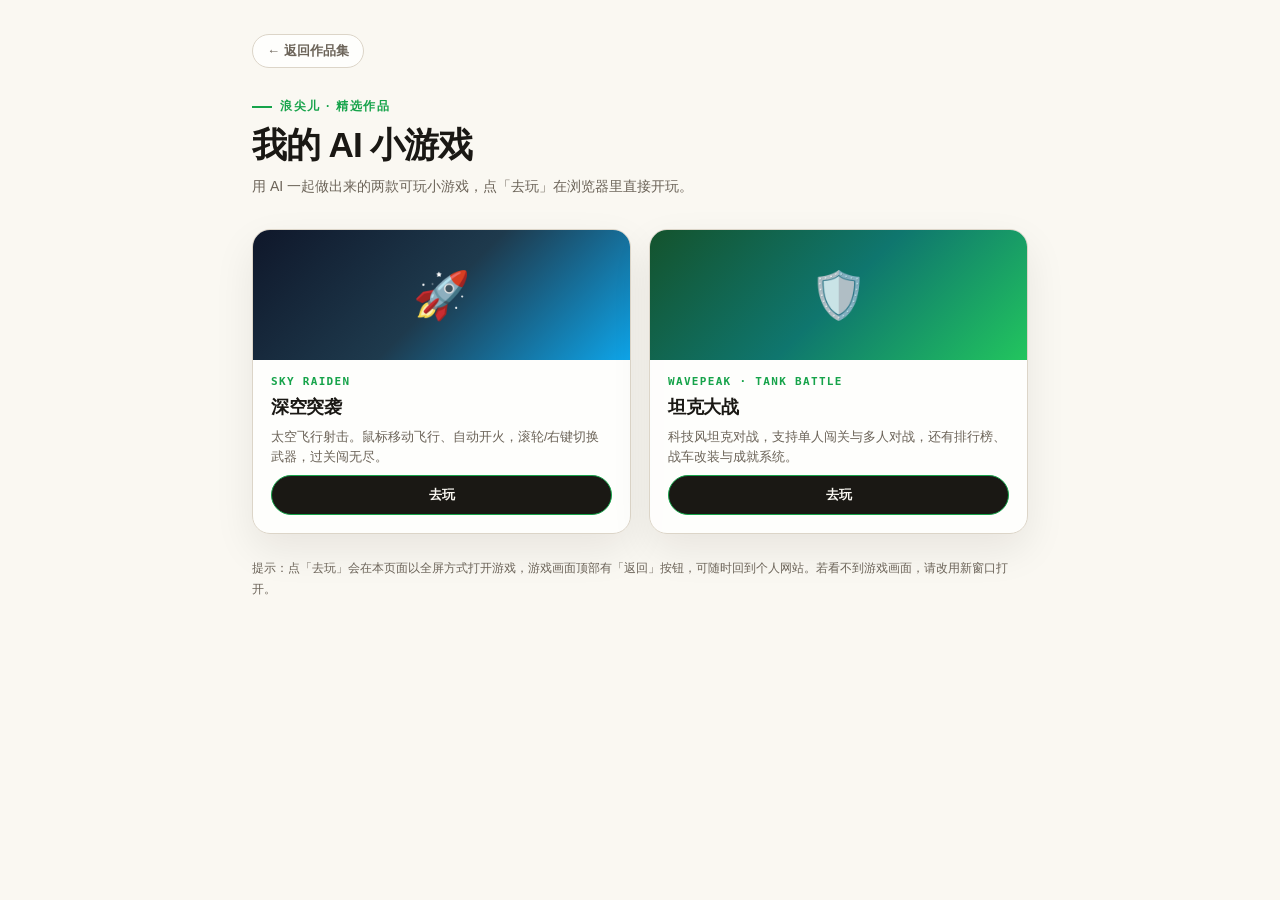
==== games.html @ ef7b61da "个人网站 v20260828：作品集+新生指南+游戏+AI音乐" ====
﻿<!DOCTYPE html>
<html lang="zh-CN">
<head>
<meta charset="UTF-8">
<meta name="viewport" content="width=device-width, initial-scale=1.0">
<title>我的 AI 小游戏集 · 浪尖儿</title>
<style>
  :root{
    --paper:#faf8f2; --card:rgba(255,255,255,.82); --ink:#1a1814; --inks:#6b6358;
    --line:#dcd5c8; --acc:#4ade80; --accs:#16a34a; --accc:#0d9488;
    --radius:18px;
  }
  *{box-sizing:border-box;margin:0;padding:0}
  body{background:var(--paper);color:var(--ink);font-family:"PingFang SC","SF Pro Text","Noto Sans SC","Microsoft YaHei",sans-serif;
       min-height:100vh;display:flex;flex-direction:column;}
  .wrap{max-width:820px;margin:0 auto;padding:34px 22px 60px;width:100%}
  .back{display:inline-flex;align-items:center;gap:6px;padding:7px 14px;border:1px solid var(--line);
        border-radius:999px;background:var(--card);color:var(--inks);font-size:13px;font-weight:700;
        cursor:pointer;transition:all .25s}
  .back:hover{color:var(--ink);border-color:var(--accs);transform:translateY(-2px)}
  .hero{margin:30px 0 8px}
  .eyebrow{color:var(--accs);font-size:12px;font-weight:800;letter-spacing:.14em}
  .eyebrow::before{content:"";display:inline-block;width:20px;height:2px;background:var(--accs);margin-right:8px;vertical-align:middle}
  h1{font-size:clamp(1.6rem,4vw,2.2rem);letter-spacing:-.03em;margin-top:10px;line-height:1.15}
  .sub{color:var(--inks);margin-top:10px;font-size:14px;line-height:1.7}
  .cards{display:grid;grid-template-columns:1fr 1fr;gap:18px;margin-top:30px}
  .card{border:1px solid var(--line);border-radius:var(--radius);background:var(--card);overflow:hidden;
        box-shadow:0 16px 40px rgba(20,16,8,.08);transition:transform .3s,border-color .3s,box-shadow .3s;display:flex;flex-direction:column}
  .card:hover{transform:translateY(-5px);border-color:var(--accs)}
  .thumb{height:130px;display:flex;align-items:center;justify-content:center;font-size:46px}
  .g1{background:linear-gradient(135deg,#0f172a,#1e3a4d,#0ea5e9)}
  .g2{background:linear-gradient(135deg,#14532d,#0f766e,#22c55e)}
  .body{padding:16px 18px 18px;display:flex;flex-direction:column;gap:8px;flex:1}
  h2{font-size:18px;letter-spacing:-.02em}
  .en{color:var(--accs);font:800 11px/1 ui-monospace,monospace;letter-spacing:.12em}
  .desc{color:var(--inks);font-size:12.5px;line-height:1.6}
  .gobtn{margin-top:auto;padding:10px 14px;border-radius:999px;border:1px solid var(--accs);background:var(--ink);
         color:var(--paper);font-size:13px;font-weight:800;text-align:center;text-decoration:none;transition:all .25s}
  .gobtn:hover{background:var(--accs);color:#fff}
  .tips{margin-top:24px;color:var(--inks);font-size:12px;line-height:1.7}
  .game-modal{position:fixed;inset:0;z-index:2000;background:#0a0d12;display:flex;flex-direction:column;opacity:0;pointer-events:none;transition:opacity .25s}
  .game-modal.on{opacity:1;pointer-events:auto}
  .gm-bar{flex:none;height:54px;display:flex;align-items:center;gap:14px;padding:0 16px;background:#0f1419;border-bottom:1px solid #1f2733}
  .gm-back{display:inline-flex;align-items:center;gap:6px;padding:8px 16px;border:none;border-radius:999px;
           background:#4ade80;color:#062;font:800 13px/1 "PingFang SC","Microsoft YaHei",sans-serif;cursor:pointer;transition:all .25s}
  .gm-back:hover{background:#5eead4;transform:translateY(-1px)}
  .gm-title{color:#9aa4b5;font-size:13px;font-weight:700}
  .gm-frame{flex:1;width:100%;border:0;background:#000}
  @media(max-width:640px){.cards{grid-template-columns:1fr}.gm-title{max-width:18ch;overflow:hidden;text-overflow:ellipsis;white-space:nowrap}}
</style>
</head>
<body>
<div class="wrap">
  <button class="back" id="BackBtn">← 返回作品集</button>

  <div class="hero">
    <div class="eyebrow">浪尖儿 · 精选作品</div>
    <h1>我的 AI 小游戏</h1>
    <p class="sub">用 AI 一起做出来的两款可玩小游戏，点「去玩」在浏览器里直接开玩。</p>
  </div>

  <div class="cards">
    <div class="card">
      <div class="thumb g1">🚀</div>
      <div class="body">
        <span class="en">SKY RAIDEN</span>
        <h2>深空突袭</h2>
        <p class="desc">太空飞行射击。鼠标移动飞行、自动开火，滚轮/右键切换武器，过关闯无尽。</p>
        <a class="gobtn" href="https://genuine-basbousa-ffe5c6.netlify.app" data-name="深空突袭">去玩</a>
      </div>
    </div>

    <div class="card">
      <div class="thumb g2">🛡️</div>
      <div class="body">
        <span class="en">WAVEPEAK · TANK BATTLE</span>
        <h2>坦克大战</h2>
        <p class="desc">科技风坦克对战，支持单人闯关与多人对战，还有排行榜、战车改装与成就系统。</p>
        <a class="gobtn" href="https://tranquil-fudge-ce404c.netlify.app" data-name="坦克大战">去玩</a>
      </div>
    </div>
  </div>

  <p class="tips">提示：点「去玩」会在本页面以全屏方式打开游戏，游戏画面顶部有「返回」按钮，可随时回到个人网站。若看不到游戏画面，请改用新窗口打开。</p>
</div>

<div class="game-modal" id="gameModal" hidden>
  <div class="gm-bar">
    <button class="gm-back" id="gameBack">← 返回</button>
    <span class="gm-title" id="gameTitle"></span>
  </div>
  <iframe class="gm-frame" id="gameIframe" allow="fullscreen;autoplay" frameborder="0" title="游戏窗口"></iframe>
</div>
<script>
  var backToHome = function(){
    if (window.history.length > 1) { window.history.back(); }
    else { window.location.href = './index.html'; }
  };
  document.getElementById('BackBtn').addEventListener('click', backToHome);

  var gmodal=document.getElementById('gameModal'),
      gframe=document.getElementById('gameIframe'),
      gback=document.getElementById('gameBack'),
      gtitle=document.getElementById('gameTitle');
  document.querySelectorAll('.gobtn').forEach(function(btn){
    btn.addEventListener('click', function(e){
      e.preventDefault();
      gframe.src = btn.getAttribute('href');
      gtitle.textContent = btn.getAttribute('data-name') || '游戏';
      gmodal.hidden = false;
      requestAnimationFrame(function(){ gmodal.classList.add('on'); });
      document.body.style.overflow = 'hidden';
    });
  });
  gback.addEventListener('click', function(){
    gmodal.classList.remove('on');
    setTimeout(function(){ gmodal.hidden = true; gframe.src = ''; document.body.style.overflow=''; }, 250);
    backToHome();
  });
</script>
</body>
</html>
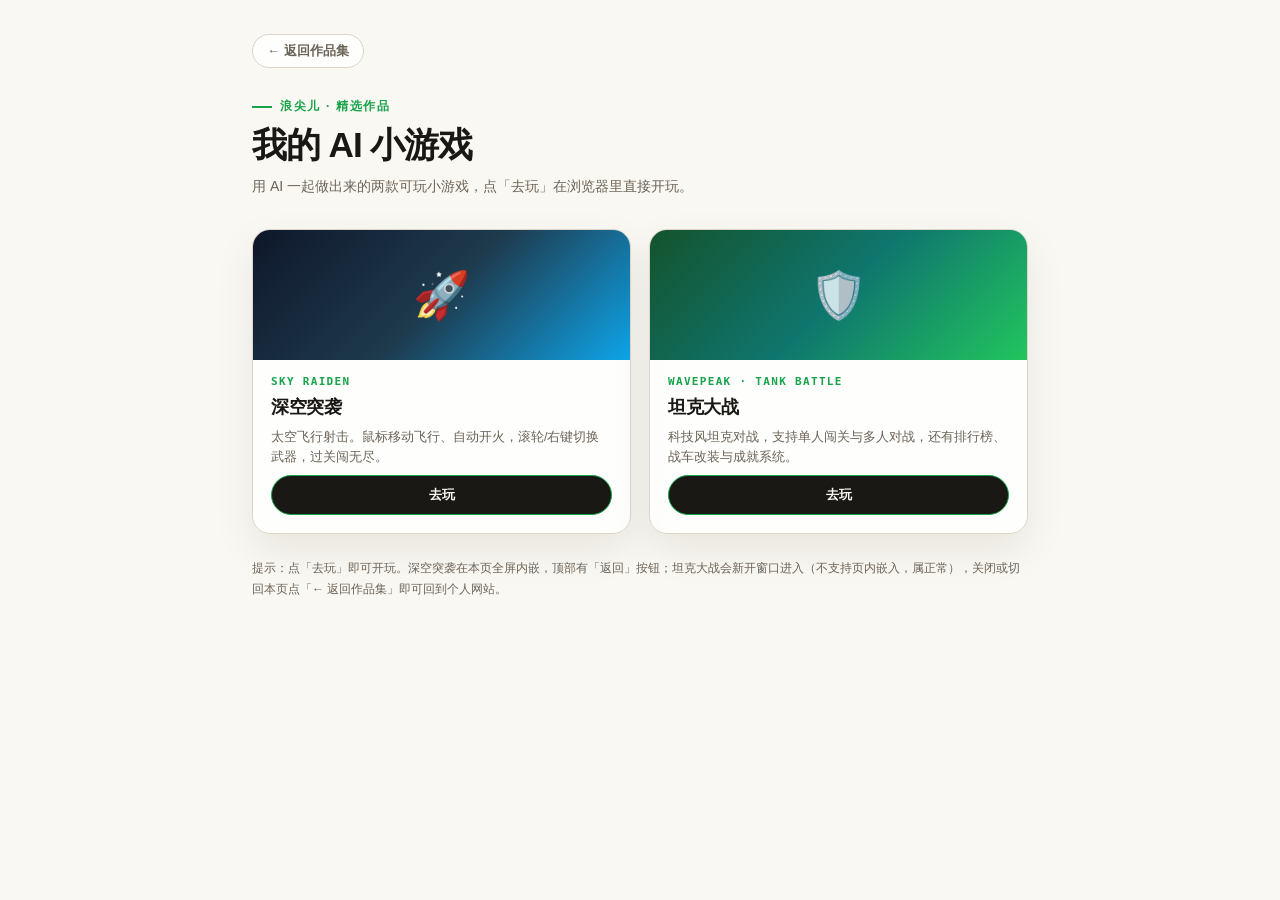
==== commit 1a591b3c: "移动端修复：证书改响应式网格、坦克大战改新窗口打开" ====
--- a/games.html
+++ b/games.html
@@ -66,7 +66,7 @@
         <span class="en">SKY RAIDEN</span>
         <h2>深空突袭</h2>
         <p class="desc">太空飞行射击。鼠标移动飞行、自动开火，滚轮/右键切换武器，过关闯无尽。</p>
-        <a class="gobtn" href="https://genuine-basbousa-ffe5c6.netlify.app" data-name="深空突袭">去玩</a>
+        <a class="gobtn" href="https://genuine-basbousa-ffe5c6.netlify.app" data-name="深空突袭" data-inline="1">去玩</a>
       </div>
     </div>
 
@@ -76,12 +76,12 @@
         <span class="en">WAVEPEAK · TANK BATTLE</span>
         <h2>坦克大战</h2>
         <p class="desc">科技风坦克对战，支持单人闯关与多人对战，还有排行榜、战车改装与成就系统。</p>
-        <a class="gobtn" href="https://tranquil-fudge-ce404c.netlify.app" data-name="坦克大战">去玩</a>
+        <a class="gobtn" href="https://tranquil-fudge-ce404c.netlify.app" target="_blank" rel="noopener" data-name="坦克大战">去玩</a>
       </div>
     </div>
   </div>
 
-  <p class="tips">提示：点「去玩」会在本页面以全屏方式打开游戏，游戏画面顶部有「返回」按钮，可随时回到个人网站。若看不到游戏画面，请改用新窗口打开。</p>
+  <p class="tips">提示：点「去玩」即可开玩。深空突袭在本页全屏内嵌，顶部有「返回」按钮；坦克大战会新开窗口进入（不支持页内嵌入，属正常），关闭或切回本页点「← 返回作品集」即可回到个人网站。</p>
 </div>
 
 <div class="game-modal" id="gameModal" hidden>
@@ -102,7 +102,7 @@
       gframe=document.getElementById('gameIframe'),
       gback=document.getElementById('gameBack'),
       gtitle=document.getElementById('gameTitle');
-  document.querySelectorAll('.gobtn').forEach(function(btn){
+  document.querySelectorAll('.gobtn[data-inline]').forEach(function(btn){
     btn.addEventListener('click', function(e){
       e.preventDefault();
       gframe.src = btn.getAttribute('href');
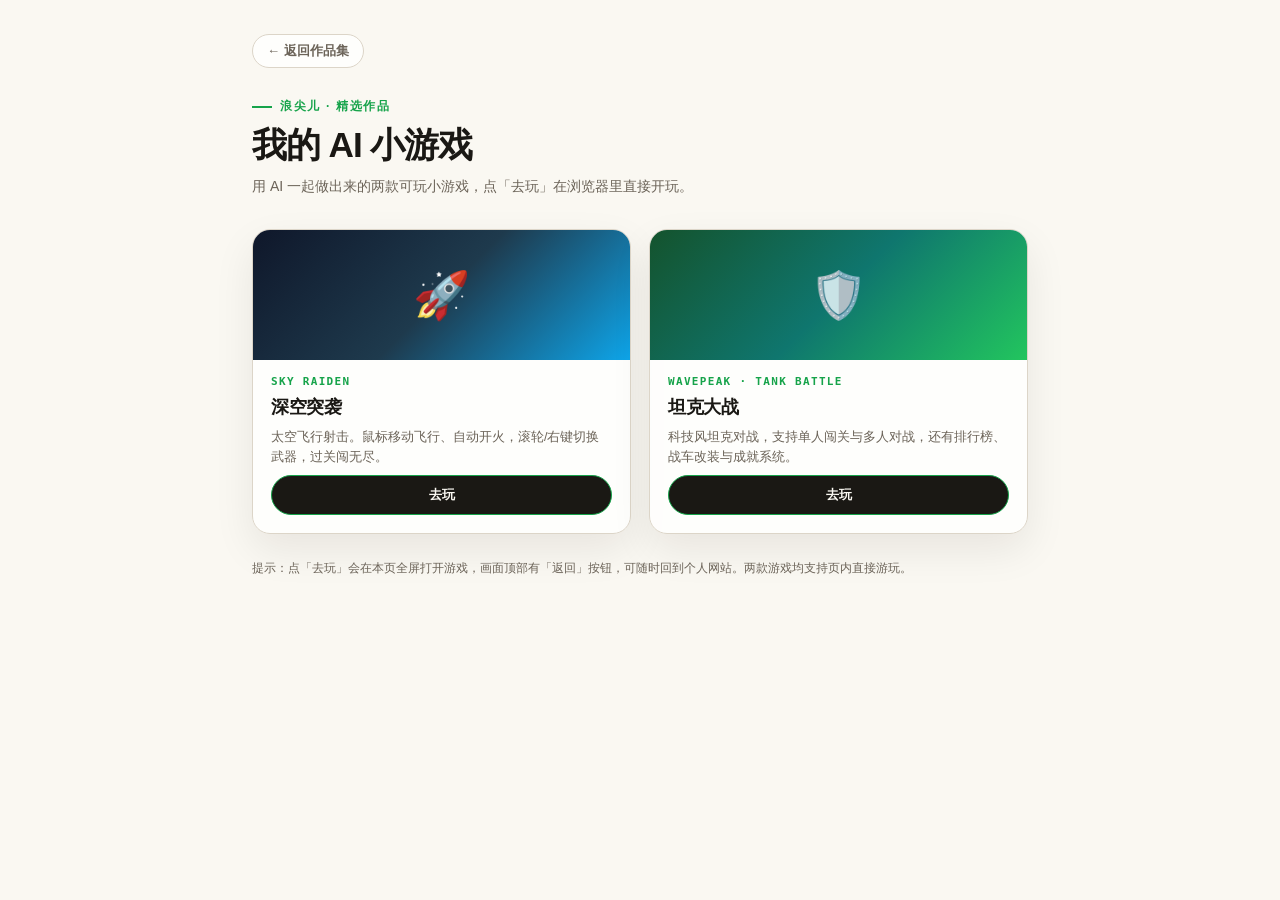
==== commit db5579ac: "修复：坦克大战改页内浮层+返回按钮、歌曲第一首改为本地可播(online链接过期作古)" ====
--- a/games.html
+++ b/games.html
@@ -76,12 +76,12 @@
         <span class="en">WAVEPEAK · TANK BATTLE</span>
         <h2>坦克大战</h2>
         <p class="desc">科技风坦克对战，支持单人闯关与多人对战，还有排行榜、战车改装与成就系统。</p>
-        <a class="gobtn" href="https://tranquil-fudge-ce404c.netlify.app" target="_blank" rel="noopener" data-name="坦克大战">去玩</a>
+        <a class="gobtn" href="https://tranquil-fudge-ce404c.netlify.app" data-name="坦克大战" data-inline="1">去玩</a>
       </div>
     </div>
   </div>
 
-  <p class="tips">提示：点「去玩」即可开玩。深空突袭在本页全屏内嵌，顶部有「返回」按钮；坦克大战会新开窗口进入（不支持页内嵌入，属正常），关闭或切回本页点「← 返回作品集」即可回到个人网站。</p>
+  <p class="tips">提示：点「去玩」会在本页全屏打开游戏，画面顶部有「返回」按钮，可随时回到个人网站。两款游戏均支持页内直接游玩。</p>
 </div>
 
 <div class="game-modal" id="gameModal" hidden>
